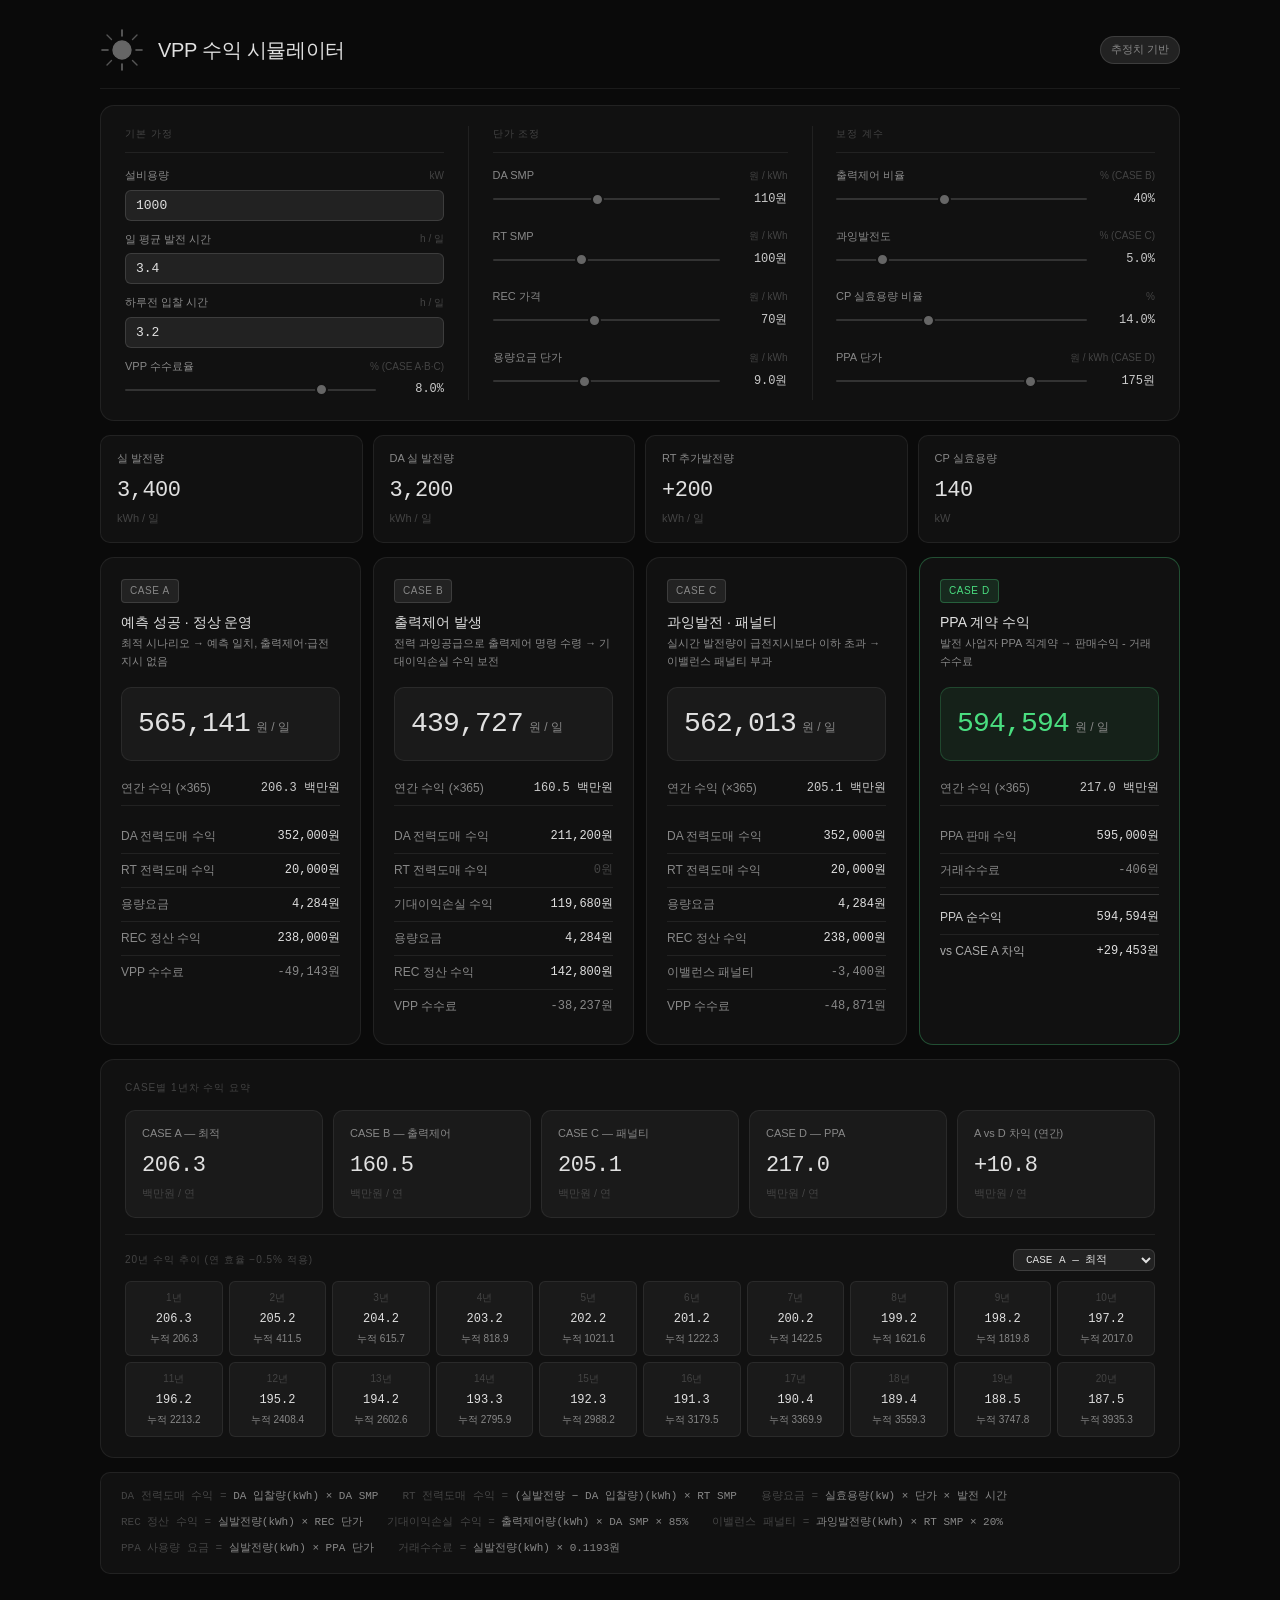
==== VPP Simulator/index.html @ adfb270e "Add VPP Revenue Simulator - initial deployment - Root index.html redirect to VPP Simulator - VPP Sim" ====
<!DOCTYPE html>
<html lang="ko">
<head>
<meta charset="UTF-8">
<meta name="viewport" content="width=device-width, initial-scale=1.0">
<title>VPP 수익 시뮬레이터</title>
<link rel="stylesheet" href="styles.css">
</head>
<body>

<div class="header">
  <div class="header-left">
    <svg class="solar-icon" viewBox="0 0 44 44" fill="none" xmlns="http://www.w3.org/2000/svg">
      <g class="solar-rays">
        <line x1="22" y1="2"  x2="22" y2="8"  stroke="#666" stroke-width="1.6" stroke-linecap="round"/>
        <line x1="22" y1="36" x2="22" y2="42" stroke="#666" stroke-width="1.6" stroke-linecap="round"/>
        <line x1="2"  y1="22" x2="8"  y2="22" stroke="#666" stroke-width="1.6" stroke-linecap="round"/>
        <line x1="36" y1="22" x2="42" y2="22" stroke="#666" stroke-width="1.6" stroke-linecap="round"/>
        <line x1="7"  y1="7"  x2="11.5" y2="11.5" stroke="#555" stroke-width="1.4" stroke-linecap="round"/>
        <line x1="32.5" y1="32.5" x2="37" y2="37" stroke="#555" stroke-width="1.4" stroke-linecap="round"/>
        <line x1="37" y1="7"  x2="32.5" y2="11.5" stroke="#555" stroke-width="1.4" stroke-linecap="round"/>
        <line x1="11.5" y1="32.5" x2="7" y2="37" stroke="#555" stroke-width="1.4" stroke-linecap="round"/>
      </g>
      <circle cx="22" cy="22" r="9" fill="#666" stroke="#666" stroke-width="1.4"/>
    </svg>
    <div>
      <div class="header-title">VPP 수익 시뮬레이터</div>
    </div>
  </div>
  <span class="badge">추정치 기반</span>
</div>

<div class="wrap">

  <!-- ① 이용 조건 -->
  <div class="conditions-block">
    <div class="conditions-row">

      <!-- 섹션 1: 기본 가정 -->
      <div class="cond-section">
        <div class="section-eyebrow">기본 가정</div>
        <div class="cond-section-body">
          <div class="cond-item">
            <div class="cond-label"><span>설비용량</span><span class="unit">kW</span></div>
            <input class="num-input" type="number" id="iCAP" value="1000" min="100" max="20000" step="100" oninput="calc()">
          </div>
          <div class="cond-item">
            <div class="cond-label"><span>일 평균 발전 시간</span><span class="unit">h / 일</span></div>
            <input class="num-input" type="number" id="iGEN" value="3.4" min="0.5" max="8" step="0.1" oninput="calc()">
          </div>
          <div class="cond-item">
            <div class="cond-label"><span>하루전 입찰 시간</span><span class="unit">h / 일</span></div>
            <input class="num-input" type="number" id="iBID" value="3.2" min="0.5" max="8" step="0.1" oninput="calc()">
          </div>
          <div class="cond-item">
            <div class="cond-label"><span>VPP 수수료율</span><span class="unit">% (CASE A·B·C)</span></div>
            <div class="slider-wrap">
              <input type="range" min="0" max="10" step="0.1" value="8" id="sVPP" oninput="calc()">
              <span class="slider-val" id="vVPP">8.0%</span>
            </div>
          </div>
        </div>
      </div>

      <div class="cond-divider"></div>

      <!-- 섹션 2: 단가 조정 -->
      <div class="cond-section">
        <div class="section-eyebrow">단가 조정</div>
        <div class="cond-section-body">
          <div class="cond-item">
            <div class="cond-label"><span>DA SMP</span><span class="unit">원 / kWh</span></div>
            <div class="slider-wrap">
              <input type="range" min="50" max="180" step="1" value="110" id="sDA" oninput="calc()">
              <span class="slider-val" id="vDA">110원</span>
            </div>
          </div>
          <div class="cond-item">
            <div class="cond-label"><span>RT SMP</span><span class="unit">원 / kWh</span></div>
            <div class="slider-wrap">
              <input type="range" min="50" max="180" step="1" value="100" id="sRT" oninput="calc()">
              <span class="slider-val" id="vRT">100원</span>
            </div>
          </div>
          <div class="cond-item">
            <div class="cond-label"><span>REC 가격</span><span class="unit">원 / kWh</span></div>
            <div class="slider-wrap">
              <input type="range" min="30" max="120" step="1" value="70" id="sREC" oninput="calc()">
              <span class="slider-val" id="vREC">70원</span>
            </div>
          </div>
          <div class="cond-item">
            <div class="cond-label"><span>용량요금 단가</span><span class="unit">원 / kWh</span></div>
            <div class="slider-wrap">
              <input type="range" min="5" max="15" step="0.5" value="9" id="sCP" oninput="calc()">
              <span class="slider-val" id="vCP">9.0원</span>
            </div>
          </div>
        </div>
      </div>

      <div class="cond-divider"></div>

      <!-- 섹션 3: 보정 계수 + PPA 단가 -->
      <div class="cond-section">
        <div class="section-eyebrow">보정 계수</div>
        <div class="cond-section-body">
          <div class="cond-item">
            <div class="cond-label"><span>출력제어 비율</span><span class="unit">% (CASE B)</span></div>
            <div class="slider-wrap">
              <input type="range" min="10" max="80" step="5" value="40" id="sCUT" oninput="calc()">
              <span class="slider-val" id="vCUT">40%</span>
            </div>
          </div>
          <div class="cond-item">
            <div class="cond-label"><span>과잉발전도</span><span class="unit">% (CASE C)</span></div>
            <div class="slider-wrap">
              <input type="range" min="0" max="30" step="0.5" value="5" id="iPEN" oninput="calc()">
              <span class="slider-val" id="vPEN">5.0%</span>
            </div>
          </div>
          <div class="cond-item">
            <div class="cond-label"><span>CP 실효용량 비율</span><span class="unit">%</span></div>
            <div class="slider-wrap">
              <input type="range" min="5" max="30" step="0.5" value="13.9" id="sEFF" oninput="calc()">
              <span class="slider-val" id="vEFF">13.9%</span>
            </div>
          </div>
          <div class="cond-item">
            <div class="cond-label"><span>PPA 단가</span><span class="unit">원 / kWh (CASE D)</span></div>
            <div class="slider-wrap">
              <input type="range" min="80" max="200" step="1" value="175" id="sPPA" oninput="calc()">
              <span class="slider-val" id="vPPA">175원</span>
            </div>
          </div>
        </div>
      </div>

    </div>
  </div>

  <!-- ② 요약 지표 -->
  <div class="summary-bar">
    <div class="summary-card">
      <div class="summary-label">실 발전량</div>
      <div class="summary-val" id="sDailyGen">—</div>
      <div class="summary-unit">kWh / 일</div>
    </div>
    <div class="summary-card">
      <div class="summary-label">DA 실 발전량</div>
      <div class="summary-val" id="sDailyBid">—</div>
      <div class="summary-unit">kWh / 일</div>
    </div>
    <div class="summary-card">
      <div class="summary-label">RT 추가발전량</div>
      <div class="summary-val" id="sDailyRT">—</div>
      <div class="summary-unit">kWh / 일</div>
    </div>
    <div class="summary-card">
      <div class="summary-label">CP 실효용량</div>
      <div class="summary-val" id="sEffCap">—</div>
      <div class="summary-unit">kW</div>
    </div>
  </div>

  <!-- ③ CASE 카드 -->
  <div class="cases-grid">

    <div class="case-card">
      <div class="case-badge">CASE A</div>
      <div class="case-title">예측 성공 · 정상 운영</div>
      <div class="case-desc">최적 시나리오 → 예측 일치, 출력제어·급전지시 없음</div>
      <div class="case-total-area">
        <div class="case-total" id="cA_total">—</div>
        <div class="case-total-label">원 / 일</div>
      </div>
      <div class="case-annual">
        <span>연간 수익 (×365)</span>
        <span class="case-annual-val" id="cA_annual">—</span>
      </div>
      <div class="case-rows">
        <div class="case-row"><span class="case-row-label">DA 전력도매 수익</span><span class="case-row-val" id="cA_da">—</span></div>
        <div class="case-row"><span class="case-row-label">RT 전력도매 수익</span><span class="case-row-val" id="cA_rt">—</span></div>
        <div class="case-row"><span class="case-row-label">용량요금</span><span class="case-row-val" id="cA_cp">—</span></div>
        <div class="case-row"><span class="case-row-label">REC 정산 수익</span><span class="case-row-val" id="cA_rec">—</span></div>
        <div class="case-row"><span class="case-row-label">VPP 수수료</span><span class="case-row-val neg" id="cA_vpp">—</span></div>
      </div>
    </div>

    <div class="case-card">
      <div class="case-badge">CASE B</div>
      <div class="case-title">출력제어 발생</div>
      <div class="case-desc">전력 과잉공급으로 출력제어 명령 수령 → 기대이익손실 수익 보전</div>
      <div class="case-total-area">
        <div class="case-total" id="cB_total">—</div>
        <div class="case-total-label">원 / 일</div>
      </div>
      <div class="case-annual">
        <span>연간 수익 (×365)</span>
        <span class="case-annual-val" id="cB_annual">—</span>
      </div>
      <div class="case-rows">
        <div class="case-row"><span class="case-row-label">DA 전력도매 수익</span><span class="case-row-val" id="cB_da">—</span></div>
        <div class="case-row"><span class="case-row-label">RT 전력도매 수익</span><span class="case-row-val zero">0원</span></div>
        <div class="case-row"><span class="case-row-label">기대이익손실 수익</span><span class="case-row-val" id="cB_exp">—</span></div>
        <div class="case-row"><span class="case-row-label">용량요금</span><span class="case-row-val" id="cB_cp">—</span></div>
        <div class="case-row"><span class="case-row-label">REC 정산 수익</span><span class="case-row-val" id="cB_rec">—</span></div>
        <div class="case-row"><span class="case-row-label">VPP 수수료</span><span class="case-row-val neg" id="cB_vpp">—</span></div>
      </div>
    </div>

    <div class="case-card">
      <div class="case-badge">CASE C</div>
      <div class="case-title">과잉발전 · 패널티</div>
      <div class="case-desc">실시간 발전량이 급전지시보다 이하 초과 → 이밸런스 패널티 부과</div>
      <div class="case-total-area">
        <div class="case-total" id="cC_total">—</div>
        <div class="case-total-label">원 / 일</div>
      </div>
      <div class="case-annual">
        <span>연간 수익 (×365)</span>
        <span class="case-annual-val" id="cC_annual">—</span>
      </div>
      <div class="case-rows">
        <div class="case-row"><span class="case-row-label">DA 전력도매 수익</span><span class="case-row-val" id="cC_da">—</span></div>
        <div class="case-row"><span class="case-row-label">RT 전력도매 수익</span><span class="case-row-val" id="cC_rt">—</span></div>
        <div class="case-row"><span class="case-row-label">용량요금</span><span class="case-row-val" id="cC_cp">—</span></div>
        <div class="case-row"><span class="case-row-label">REC 정산 수익</span><span class="case-row-val" id="cC_rec">—</span></div>
        <div class="case-row"><span class="case-row-label">이밸런스 패널티</span><span class="case-row-val neg" id="cC_pen">—</span></div>
        <div class="case-row"><span class="case-row-label">VPP 수수료</span><span class="case-row-val neg" id="cC_vpp">—</span></div>
      </div>
    </div>

    <div class="case-card" style="border-color:rgba(74,222,128,0.3);">
      <div class="case-badge" style="background:rgba(74,222,128,0.12);color:#4ade80;border-color:rgba(74,222,128,0.3);">CASE D</div>
      <div class="case-title">PPA 계약 수익</div>
      <div class="case-desc">발전 사업자 PPA 직계약 → 판매수익 - 거래수수료</div>
      <div class="case-total-area" style="background:rgba(74,222,128,0.08);border-color:rgba(74,222,128,0.2);">
        <div class="case-total" style="color:#4ade80;" id="cD_total">—</div>
        <div class="case-total-label">원 / 일</div>
      </div>
      <div class="case-annual">
        <span>연간 수익 (×365)</span>
        <span class="case-annual-val" id="cD_annual">—</span>
      </div>
      <div class="case-rows">
        <div class="case-row"><span class="case-row-label">PPA 판매 수익</span><span class="case-row-val" id="cD_ppa">—</span></div>
        <div class="case-row"><span class="case-row-label">거래수수료</span><span class="case-row-val neg" id="cD_fee">—</span></div>
        <div style="border-top:0.5px solid #333;margin:6px 0"></div>
        <div class="case-row"><span class="case-row-label" style="color:#ccc">PPA 순수익</span><span class="case-row-val" id="cD_net">—</span></div>
        <div class="case-row"><span class="case-row-label" style="color:#aaa">vs CASE A 차익</span><span class="case-row-val" id="cD_diff">—</span></div>
      </div>
    </div>

  </div>

  <!-- ④ 20년 수익 요약 -->
  <div class="annual-block">
    <div class="block-eyebrow">CASE별 1년차 수익 요약</div>
    <div class="annual-grid">
      <div class="annual-card">
        <div class="annual-label">CASE A — 최적</div>
        <div class="annual-val" id="aA">—</div>
        <div class="annual-unit">백만원 / 연</div>
      </div>
      <div class="annual-card">
        <div class="annual-label">CASE B — 출력제어</div>
        <div class="annual-val" id="aB">—</div>
        <div class="annual-unit">백만원 / 연</div>
      </div>
      <div class="annual-card">
        <div class="annual-label">CASE C — 패널티</div>
        <div class="annual-val" id="aC">—</div>
        <div class="annual-unit">백만원 / 연</div>
      </div>
      <div class="annual-card">
        <div class="annual-label">CASE D — PPA</div>
        <div class="annual-val" id="aD">—</div>
        <div class="annual-unit">백만원 / 연</div>
      </div>
      <div class="annual-card">
        <div class="annual-label">A vs D 차익 (연간)</div>
        <div class="annual-val" id="aDiff">—</div>
        <div class="annual-unit">백만원 / 연</div>
      </div>
    </div>

    <div class="twenty-title" style="display:flex;align-items:center;justify-content:space-between;">
      <span>20년 수익 추이 (연 효율 −0.5% 적용)</span>
      <select class="num-input" id="twentyCase" onchange="renderTwenty()" style="width:auto;padding:3px 8px;font-size:11px;">
        <option value="A">CASE A — 최적</option>
        <option value="B">CASE B — 출력제어</option>
        <option value="C">CASE C — 패널티</option>
        <option value="D">CASE D — PPA</option>
      </select>
    </div>
    <div class="twenty-grid" id="twentyGrid"></div>
  </div>

  <!-- ⑤ 수식 -->
  <div class="formula-block">
    <div class="formula-item">DA 전력도매 수익 = <span>DA 입찰량(kWh) × DA SMP</span></div>
    <div class="formula-item">RT 전력도매 수익 = <span>(실발전량 − DA 입찰량)(kWh) × RT SMP</span></div>
    <div class="formula-item">용량요금 = <span>실효용량(kW) × 단가 × 발전 시간</span></div>
    <div class="formula-item">REC 정산 수익 = <span>실발전량(kWh) × REC 단가</span></div>
    <div class="formula-item">기대이익손실 수익 = <span>출력제어량(kWh) × DA SMP × 85%</span></div>
    <div class="formula-item">이밸런스 패널티 = <span>과잉발전량(kWh) × RT SMP × 20%</span></div>
    <div class="formula-item">PPA 사용량 요금 = <span>실발전량(kWh) × PPA 단가</span></div>
    <div class="formula-item">거래수수료 = <span>실발전량(kWh) × 0.1193원</span></div>
  </div>

</div>

<script src="simulator.js"></script>
</body>
</html>
---- VPP Simulator/styles.css ----
:root {
  --bg0: #0a0a0a;
  --bg1: #111111;
  --bg2: #1a1a1a;
  --bg3: #222222;
  --bg4: #2a2a2a;
  --bg5: #333333;
  --border:       rgba(255,255,255,0.07);
  --border-strong:rgba(255,255,255,0.12);
  --text-primary:   #e0e0e0;
  --text-secondary: #888888;
  --text-tertiary:  #444444;
  --text-accent:    #cccccc;
  --thumb: #666666;
  --thumb-hover: #888888;
  --radius-sm: 6px;
  --radius-md: 10px;
  --radius-lg: 14px;
  --font: -apple-system,'Helvetica Neue',sans-serif;
  --mono: 'SF Mono','Menlo','Consolas',monospace;
}
* { box-sizing: border-box; margin: 0; padding: 0; }
body {
  background: var(--bg0);
  color: var(--text-primary);
  font-family: var(--font);
  font-size: 14px;
  line-height: 1.6;
  min-height: 100vh;
  padding: 28px 20px 60px;
}

/* 헤더 */
.header {
  max-width: 1080px; margin: 0 auto 16px;
  display: flex; align-items: center; justify-content: space-between;
  border-bottom: 0.5px solid var(--border); padding-bottom: 16px;
}
.header-left  { display: flex; align-items: center; gap: 14px; }
.header-title { font-size: 20px; font-weight: 500; letter-spacing: -0.3px; color: var(--text-primary); }
.header-sub   { font-size: 12px; color: var(--text-secondary); margin-top: 3px; }

/* 태양광 아이콘 애니메이션 */
.solar-icon { flex-shrink: 0; width: 44px; height: 44px; }
.solar-rays { transform-origin: 22px 22px; animation: spin 8s linear infinite; }
.solar-panel { animation: pulse 3s ease-in-out infinite; }
@keyframes spin {
  from { transform: rotate(0deg); }
  to   { transform: rotate(360deg); }
}
@keyframes pulse {
  0%, 100% { opacity: 0.9; }
  50%       { opacity: 0.5; }
}
.badge {
  font-size: 11px; font-weight: 500;
  background: var(--bg3); color: var(--text-secondary);
  padding: 4px 10px; border-radius: 20px;
  border: 0.5px solid var(--border-strong);
  white-space: nowrap;
}

.wrap { max-width: 1080px; margin: 0 auto; display: flex; flex-direction: column; gap: 14px; }

/* 조건 블록 */
.conditions-block {
  background: var(--bg1);
  border: 0.5px solid var(--border);
  border-radius: var(--radius-lg);
  padding: 20px 24px;
}
.conditions-row {
  display: grid;
  grid-template-columns: 1fr 0.5px 1fr 0.5px 1fr;
  gap: 0;
  align-items: stretch;
}
.cond-section {
  padding: 0 24px;
  display: flex;
  flex-direction: column;
}
.cond-section:first-child { padding-left: 0; }
.cond-section:last-child  { padding-right: 0; }
.cond-section .cond-item:last-child { margin-bottom: 0; }
.cond-section-body {
  flex: 1;
  display: flex;
  flex-direction: column;
  justify-content: space-between;
  gap: 0;
}
.cond-divider { background: var(--border); }

.section-eyebrow {
  font-size: 10px; font-weight: 500; letter-spacing: 0.1em; text-transform: uppercase;
  color: var(--text-tertiary); margin-bottom: 14px;
  padding-bottom: 10px; border-bottom: 0.5px solid var(--border);
}

.cond-item { margin-bottom: 0; flex: 1; display: flex; flex-direction: column; justify-content: flex-start; padding-bottom: 10px; }
.cond-item:last-child { padding-bottom: 0; }
.cond-label {
  font-size: 11px; color: var(--text-secondary);
  margin-bottom: 5px; display: flex; justify-content: space-between; align-items: center;
}
.cond-label .unit { font-size: 10px; color: var(--text-tertiary); }

.num-input {
  width: 100%;
  background: var(--bg3);
  border: 0.5px solid var(--border-strong);
  border-radius: var(--radius-sm);
  color: var(--text-primary);
  font-family: var(--mono);
  font-size: 13px;
  padding: 7px 10px;
  outline: none;
  transition: border-color 0.15s;
}
.num-input:focus { border-color: var(--text-secondary); }
select.num-input { cursor: pointer; }
select.num-input option { background: var(--bg3); }

.slider-wrap { display: flex; align-items: center; gap: 8px; }
.slider-wrap input[type=range] {
  -webkit-appearance: none; appearance: none;
  flex: 1; height: 2px;
  background: var(--bg5); border-radius: 2px; outline: none; cursor: pointer;
}
.slider-wrap input[type=range]::-webkit-slider-thumb {
  -webkit-appearance: none;
  width: 13px; height: 13px; border-radius: 50%;
  background: var(--thumb); border: 2px solid var(--bg1);
  cursor: pointer; transition: background 0.15s;
}
.slider-wrap input[type=range]::-webkit-slider-thumb:hover { background: var(--thumb-hover); }
.slider-val {
  font-family: var(--mono); font-size: 12px; font-weight: 500;
  color: var(--text-accent); min-width: 60px; text-align: right;
}

/* 요약 지표 */
.summary-bar { display: grid; grid-template-columns: repeat(4,1fr); gap: 10px; }
.summary-card {
  background: var(--bg1); border: 0.5px solid var(--border);
  border-radius: var(--radius-md); padding: 14px 16px;
}
.summary-label { font-size: 11px; color: var(--text-secondary); margin-bottom: 6px; }
.summary-val   { font-size: 22px; font-weight: 400; font-family: var(--mono); letter-spacing: -0.5px; color: var(--text-primary); }
.summary-unit  { font-size: 11px; color: var(--text-tertiary); margin-top: 2px; }

/* CASE 카드 */
.cases-grid { display: grid; grid-template-columns: repeat(4,1fr); gap: 12px; }
.case-card {
  background: var(--bg1); border: 0.5px solid var(--border);
  border-radius: var(--radius-lg); padding: 20px;
  transition: border-color 0.2s;
}
.case-card:hover { border-color: var(--border-strong); }

.case-badge {
  display: inline-block; font-size: 10px; font-weight: 500;
  letter-spacing: 0.06em; text-transform: uppercase;
  padding: 3px 8px; border-radius: 4px; margin-bottom: 8px;
  background: var(--bg3); color: var(--text-secondary);
  border: 0.5px solid var(--border-strong);
}

.case-title { font-size: 14px; font-weight: 500; color: var(--text-primary); }
.case-desc  { font-size: 11px; color: var(--text-secondary); margin-top: 2px; margin-bottom: 16px; }

.case-total-area {
  background: var(--bg2); border-radius: var(--radius-md);
  padding: 14px 16px; margin-bottom: 12px;
  display: flex; align-items: baseline; gap: 6px;
  border: 0.5px solid var(--border);
}
.case-total       { font-size: 28px; font-weight: 400; font-family: var(--mono); letter-spacing: -0.8px; color: var(--text-primary); }
.case-total-label { font-size: 12px; color: var(--text-secondary); }

.case-annual {
  font-size: 12px; color: var(--text-secondary);
  display: flex; justify-content: space-between; margin-bottom: 14px;
  padding: 6px 0; border-bottom: 0.5px solid var(--border);
}
.case-annual-val { font-family: var(--mono); font-weight: 500; color: var(--text-accent); }

.case-rows { display: flex; flex-direction: column; }
.case-row {
  display: flex; justify-content: space-between; align-items: center;
  padding: 7px 0; border-bottom: 0.5px solid var(--border);
}
.case-row:last-child { border-bottom: none; }
.case-row-label { font-size: 12px; color: var(--text-secondary); }
.case-row-val   { font-family: var(--mono); font-size: 12px; color: var(--text-primary); }
.case-row-val.neg  { color: #888888; }
.case-row-val.zero { color: var(--text-tertiary); }

/* 연간 요약 */
.annual-block {
  background: var(--bg1); border: 0.5px solid var(--border);
  border-radius: var(--radius-lg); padding: 20px 24px;
}
.block-eyebrow {
  font-size: 10px; font-weight: 500; letter-spacing: 0.1em; text-transform: uppercase;
  color: var(--text-tertiary); margin-bottom: 14px;
}
.annual-grid {
  display: grid;
  grid-template-columns: repeat(5, 1fr);
  gap: 10px;
  margin-bottom: 16px;
}
.annual-card {
  background: var(--bg2); border: 0.5px solid var(--border);
  border-radius: var(--radius-md); padding: 14px 16px;
}
.annual-label { font-size: 11px; color: var(--text-secondary); margin-bottom: 6px; }
.annual-val   { font-size: 22px; font-weight: 400; font-family: var(--mono); letter-spacing: -0.5px; color: var(--text-primary); }
.annual-unit  { font-size: 11px; color: var(--text-tertiary); margin-top: 2px; }

/* 20년 수익 그리드 */
.twenty-title {
  font-size: 10px; font-weight: 500; letter-spacing: 0.1em; text-transform: uppercase;
  color: var(--text-tertiary); margin-bottom: 10px; padding-top: 14px;
  border-top: 0.5px solid var(--border);
}
.twenty-grid {
  display: grid;
  grid-template-columns: repeat(10, 1fr);
  gap: 6px;
}
.twenty-card {
  background: var(--bg2); border: 0.5px solid var(--border);
  border-radius: var(--radius-sm); padding: 8px 10px;
  text-align: center;
}
.twenty-year  { font-size: 10px; color: var(--text-tertiary); margin-bottom: 4px; }
.twenty-val   { font-size: 12px; font-weight: 400; font-family: var(--mono); color: var(--text-primary); }
.twenty-cum   { font-size: 10px; color: var(--text-secondary); margin-top: 2px; }

/* 수식 박스 */
.formula-block {
  background: var(--bg1); border: 0.5px solid var(--border);
  border-radius: var(--radius-md); padding: 14px 20px;
  display: flex; flex-wrap: wrap; gap: 6px 24px;
}
.formula-item {
  font-family: var(--mono); font-size: 11px;
  color: var(--text-tertiary); line-height: 1.8;
  white-space: nowrap;
}
.formula-item span { color: var(--text-secondary); }

@media (max-width: 860px) {
  .conditions-row { grid-template-columns: 1fr; }
  .cond-divider { height: 0.5px; width: 100%; margin: 16px 0; }
  .cond-section { padding: 0; }
  .cases-grid { grid-template-columns: 1fr; }
  .annual-grid { grid-template-columns: repeat(2,1fr); }
  .summary-bar { grid-template-columns: repeat(2,1fr); }
}
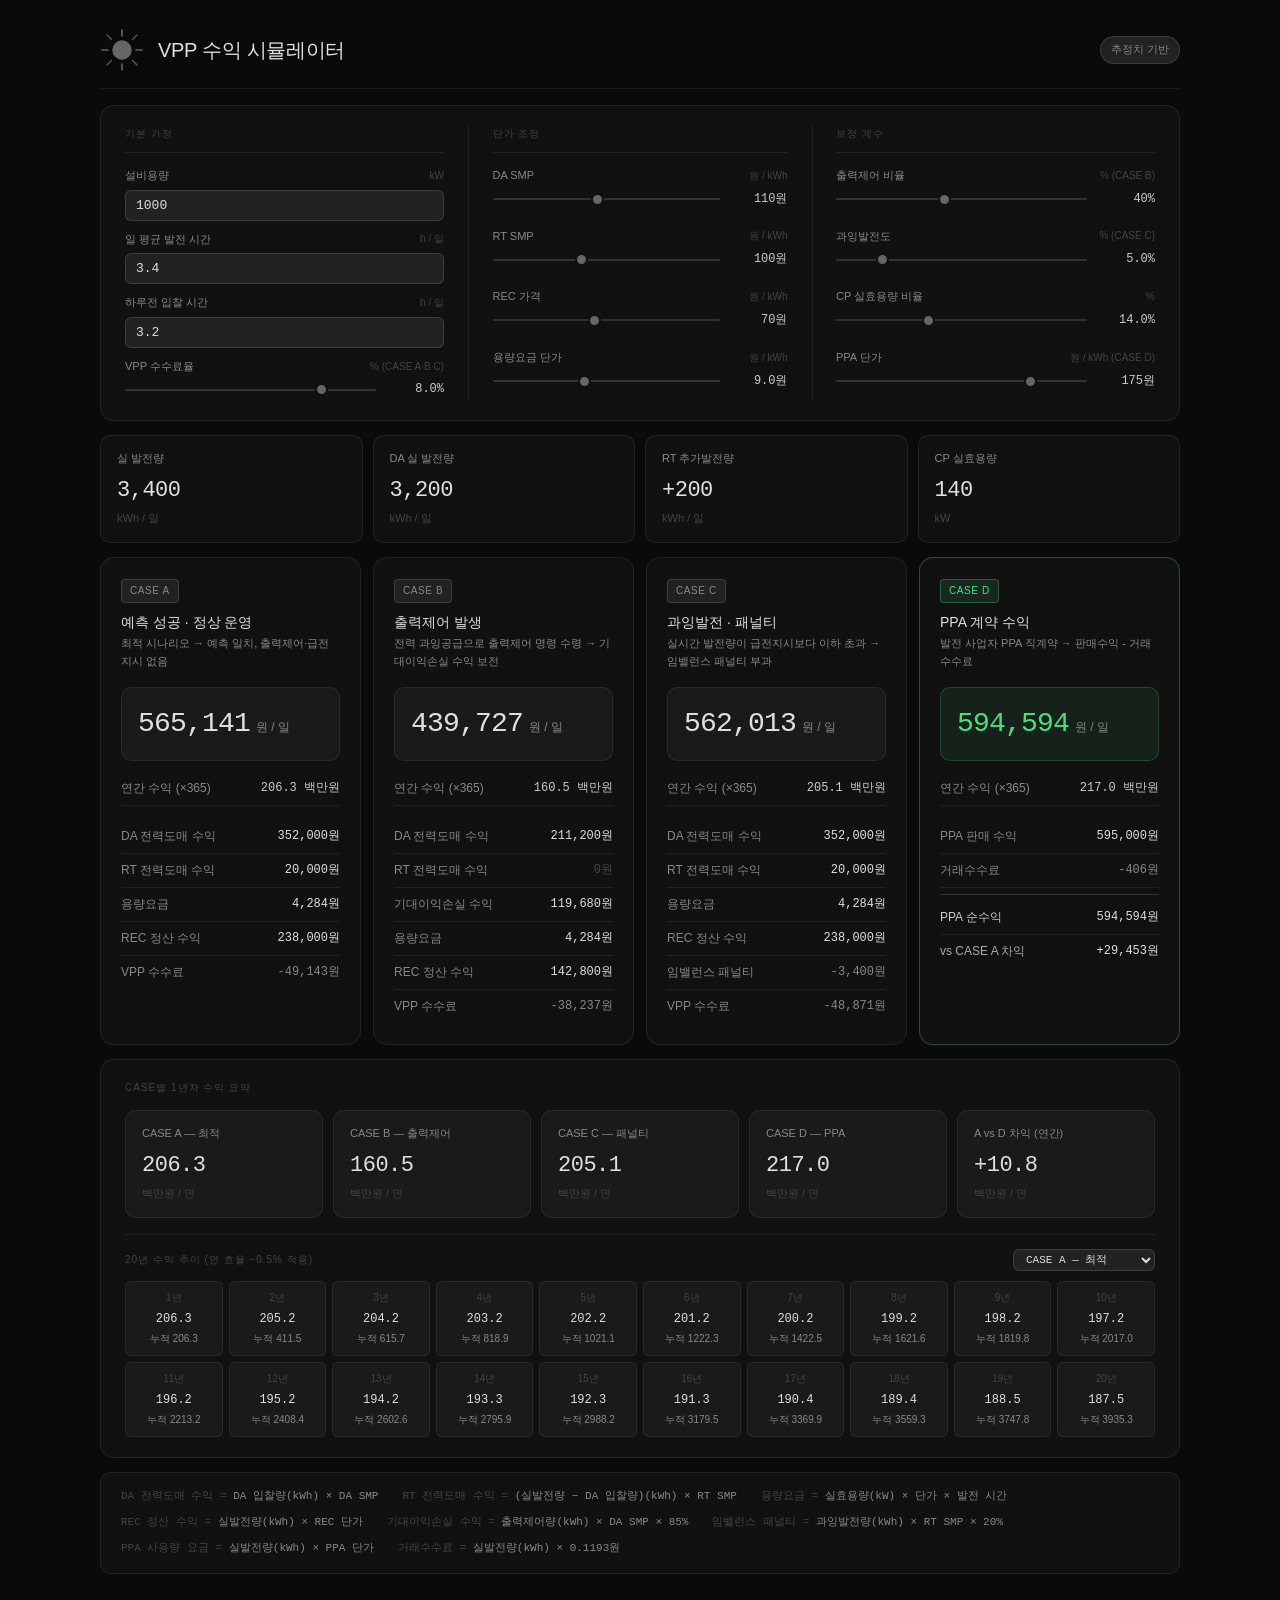
==== commit 157d9445: "Fix typo: 이밸런스 -> 임밸런스" ====
--- a/VPP Simulator/index.html
+++ b/VPP Simulator/index.html
@@ -212,7 +212,7 @@
     <div class="case-card">
       <div class="case-badge">CASE C</div>
       <div class="case-title">과잉발전 · 패널티</div>
-      <div class="case-desc">실시간 발전량이 급전지시보다 이하 초과 → 이밸런스 패널티 부과</div>
+      <div class="case-desc">실시간 발전량이 급전지시보다 이하 초과 → 임밸런스 패널티 부과</div>
       <div class="case-total-area">
         <div class="case-total" id="cC_total">—</div>
         <div class="case-total-label">원 / 일</div>
@@ -226,7 +226,7 @@
         <div class="case-row"><span class="case-row-label">RT 전력도매 수익</span><span class="case-row-val" id="cC_rt">—</span></div>
         <div class="case-row"><span class="case-row-label">용량요금</span><span class="case-row-val" id="cC_cp">—</span></div>
         <div class="case-row"><span class="case-row-label">REC 정산 수익</span><span class="case-row-val" id="cC_rec">—</span></div>
-        <div class="case-row"><span class="case-row-label">이밸런스 패널티</span><span class="case-row-val neg" id="cC_pen">—</span></div>
+        <div class="case-row"><span class="case-row-label">임밸런스 패널티</span><span class="case-row-val neg" id="cC_pen">—</span></div>
         <div class="case-row"><span class="case-row-label">VPP 수수료</span><span class="case-row-val neg" id="cC_vpp">—</span></div>
       </div>
     </div>
@@ -304,7 +304,7 @@
     <div class="formula-item">용량요금 = <span>실효용량(kW) × 단가 × 발전 시간</span></div>
     <div class="formula-item">REC 정산 수익 = <span>실발전량(kWh) × REC 단가</span></div>
     <div class="formula-item">기대이익손실 수익 = <span>출력제어량(kWh) × DA SMP × 85%</span></div>
-    <div class="formula-item">이밸런스 패널티 = <span>과잉발전량(kWh) × RT SMP × 20%</span></div>
+    <div class="formula-item">임밸런스 패널티 = <span>과잉발전량(kWh) × RT SMP × 20%</span></div>
     <div class="formula-item">PPA 사용량 요금 = <span>실발전량(kWh) × PPA 단가</span></div>
     <div class="formula-item">거래수수료 = <span>실발전량(kWh) × 0.1193원</span></div>
   </div>
